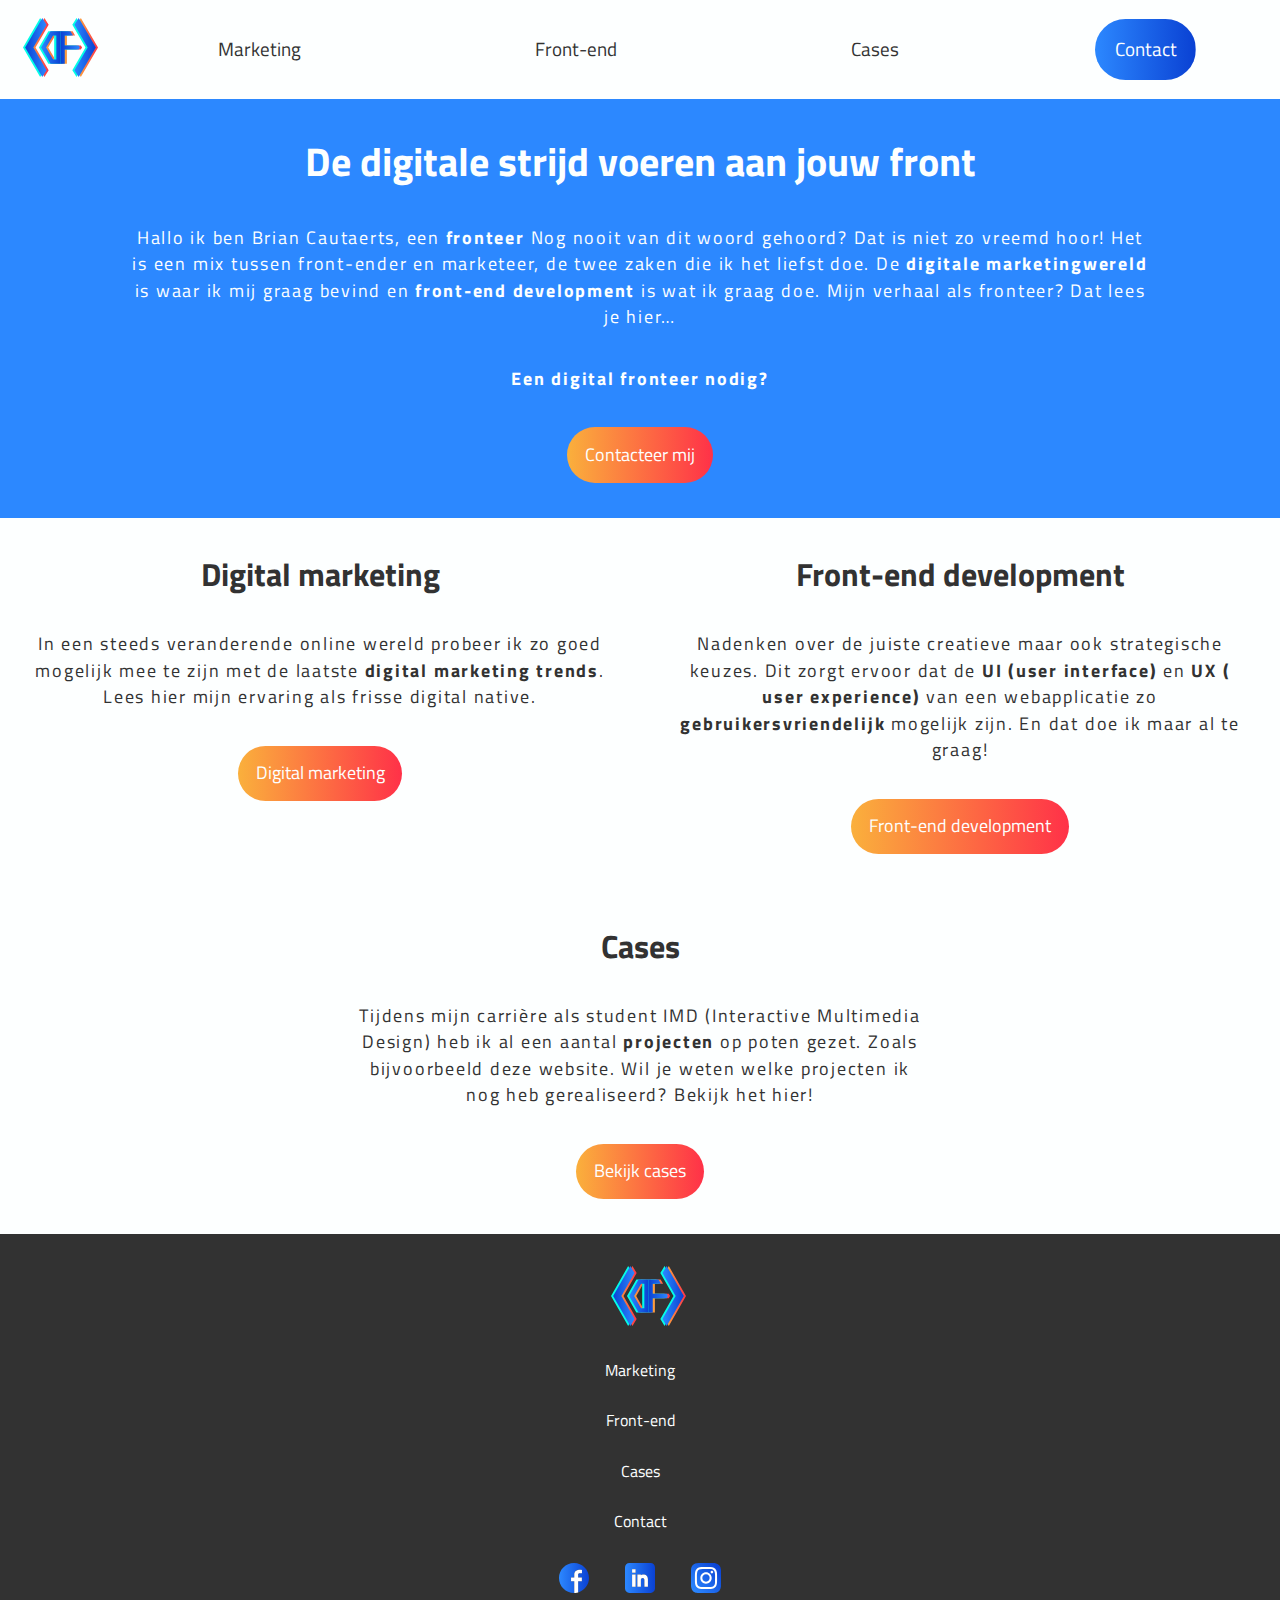
==== index.html @ 9469d138 "added files" ====
<!DOCTYPE html>
<html lang="en">

<head>
    <meta charset="UTF-8">
    <meta name="viewport" content="width=device-width, initial-scale=1.0">
    <meta http-equiv="X-UA-Compatible" content="ie=edge">
    <title>Digital Fronteer | Brian Cautaerts</title>
    <link rel="shortcut icon" href="images/Favicon.png" type="image/x-icon">
    <link rel="stylesheet" href="css/normalize.css">
    <link rel="stylesheet" href="css/main.css">
    <link href="https://fonts.googleapis.com/css?family=Titillium+Web:400,700&display=swap" rel="stylesheet">
</head>

<body>
    <header>
        <nav>
            <a class="logo" href="index.html">
                <img class="logoImg" src="images/1IMDB_Brian_Cautaerts_logo.svg" alt="Digital fronteer logo">
            </a>
            <a class="navItems dmIcon" href="marketing.html">Marketing</a>
            <a class="navItems pcIcon" href="frontend.html">Front-end</a>
            <a class="navItems caseIcon" href="case.html">Cases</a>
            <a class="navItems contactIcon blue-btn" href="contact.html">Contact</a>
        </nav>

        <div class="bg-blue">
            <h1>De digitale strijd voeren aan jouw front</h1>
            <p>Hallo ik ben Brian Cautaerts, een <b>fronteer</b> Nog nooit van dit woord gehoord? Dat is niet zo vreemd hoor! Het is een mix tussen front-ender en marketeer, de twee zaken die ik het liefst doe. De <b>digitale marketingwereld</b> is waar
                ik mij graag bevind en <b>front-end development</b> is wat ik graag doe. Mijn verhaal als fronteer? Dat lees je hier…</p>

            <p><b>Een digital fronteer nodig?</b></p>
            <a class="orange-btn-blue-bg" href="contact.html">Contacteer mij</a>
        </div>

    </header>

    <div class="clearfix">
        <div class="clearfix">
            <section class="float-left">
                <h2>Digital marketing</h2>
                <p>In een steeds veranderende online wereld probeer ik zo goed mogelijk mee te zijn met de laatste <b>digital marketing trends</b>. Lees hier mijn ervaring als frisse digital native.</p>
                <a class="orange-btn" href="marketing.html">Digital marketing</a>
            </section>

            <section class="float-right">
                <h2>Front-end development</h2>
                <p>Nadenken over de juiste creatieve maar ook strategische keuzes. Dit zorgt ervoor dat de <b>UI (user interface)</b> en <b>UX ( user experience)</b> van een webapplicatie zo <b>gebruikersvriendelijk</b> mogelijk zijn. En dat doe ik maar
                    al te graag!
                </p>
                <a class="orange-btn" href="frontend.html">Front-end development</a>
            </section>
        </div>

        <section class="align-middle">
            <h2>Cases</h2>
            <p>Tijdens mijn carrière als student IMD (Interactive Multimedia Design) heb ik al een aantal <b>projecten</b> op poten gezet. Zoals bijvoorbeeld deze website. Wil je weten welke projecten ik nog heb gerealiseerd? Bekijk het hier!</p>
            <a class="orange-btn" href="case.html">Bekijk cases</a>
        </section>
    </div>

    <footer>
        <a class="logo" href="index.html">
            <img class="logoImg" src="images/1IMDB_Brian_Cautaerts_logo.svg" alt="Digital fronteer logo">
        </a>
        <a href="marketing.html">Marketing</a>
        <a href="frontend.html">Front-end</a>
        <a href="case.html">Cases</a>
        <a href="contact.html">Contact</a>
        <a class="smRef" href="https://www.facebook.com/Brian.Cautaerts">
            <img class="smIcon" src="images/fb_icon.svg" alt="facebook icon">
        </a>
        <a class="smRef" href="https://www.linkedin.com/in/brian-cautaerts-282b3614b/">
            <img class="smIcon" src="images/li_icon.svg" alt="linkedin icon">
        </a>
        <a class="smRef" href="https://www.instagram.com/briancautaerts/">
            <img class="smIcon" src="images/ig_icon.svg" alt="instagram icon">
        </a>
    </footer>
</body>

</html>
---- css/main.css ----
body {
    font-family: 'Titillium Web', sans-serif;
    background-color: #fdffff;
    color: #323232;
}

ul {
    list-style-type: none;
    margin: 0;
    padding: 0;
}

.logoImg {
    width: 50px;
}

nav {
    border-top: 1px solid #323232;
    position: fixed;
    width: 100%;
    bottom: 0;
    text-align: center;
    background-color: #fdffff;
}

.logo {
    padding: 1em 0 1em 1em;
}

nav a {
    display: inline-block;
    vertical-align: middle;
    text-decoration: none;
    color: #323232;
    font-size: 0.7em;
    transition: .3s ease;
}

.navItems {
    padding: 2em 1.5em 0 1.5em;
}

.navItems:hover {
    color: #2c88ff;
    transition: .3s ease;
}

.dmIcon {
    background-image: url("../images/Digital_marketing_icon.svg");
    background-repeat: no-repeat;
    background-size: 20px;
    background-position: 50% 0;
}

.pcIcon {
    background-image: url("../images/pc_icon.svg");
    background-repeat: no-repeat;
    background-size: 20px;
    background-position: 50% 0;
}

.caseIcon {
    background-image: url("../images/case_icon.svg");
    background-repeat: no-repeat;
    background-size: 20px;
    background-position: 50% 0;
}

.contactIcon {
    background-image: url("../images/contact_icon.svg");
    background-repeat: no-repeat;
    background-size: 20px;
    background-position: 50% 0;
}

h1 {
    padding: 1em;
    font-size: 1.8em;
    margin: 0;
}

h2 {
    padding: 1.2em;
    margin: 0;
}

p {
    padding: 0 2em 2em 2em;
    margin: 0;
    letter-spacing: 0.1em;
    line-height: 1.5em;
}

.orange-btn {
    text-decoration: none;
    padding: 1em;
    margin: 0 2em 2em 2em;
    background-image: linear-gradient(to right, #fab03c, #ff3148);
    display: inline-block;
    color: #fdffff;
    border-radius: 2em;
    transition: .3s ease;
}

.orange-btn:hover {
    color: #fdffff;
    background-image: linear-gradient(to right, #2c88ff, #0a41d3);
    transition: .3s ease;
}

.orange-btn-blue-bg {
    text-decoration: none;
    padding: 1em;
    margin: 0 2em 2em 2em;
    background-image: linear-gradient(to right, #fab03c, #ff3148);
    display: inline-block;
    color: #fdffff;
    border-radius: 2em;
    transition: .3s ease;
}

.orange-btn-blue-bg:hover {
    color: #323232;
    background-image: none;
    background-color: #fdffff;
    transition: .3s ease;
}

footer {
    background-color: #323232;
    text-align: center;
    height: 404px;
}

footer a {
    text-decoration: none;
    display: block;
    color: #fdffff;
    padding: 1em 0;
    text-align: center;
    transition: .3s ease;
}

footer a:hover {
    color: #2c88ff;
    transition: .3s ease;
}

.smIcon {
    width: 30px;
}

.smRef {
    display: inline-block;
    padding: 1em;
}

.bg-blue {
    /*background-image: linear-gradient(to right, #2c88ff, #0a41d3);*/
    background-color: #2c88ff;
    color: #fdffff;
}

.m-icons {
    width: 50px;
    margin-left: auto;
    margin-right: auto;
    margin-top: 2em;
    display: block;
}

.input {
    border: none;
    border-bottom: 2px solid #d3d3d3;
    width: 100%;
    transition: .3s ease;
    margin: 1em 0;
    padding: 0;
}

.input:focus {
    outline: 0;
    border-bottom: 2px solid #2c88ff;
    transition: .3s ease;
}

.input-btn {
    border: none;
    cursor: pointer;
}

#textarea {
    resize: none;
    width: 100%;
    border: none;
    border-bottom: 2px solid #d3d3d3;
    transition: .3s ease;
    margin: 1em 0;
    padding: 0;
}

#textarea:focus {
    outline: 0;
    border-bottom: 2px solid #2c88ff;
    transition: .3s ease;
}

.mx-bottom {
    margin-bottom: 1em;
}

form {
    padding: 2em;
}

.form-btn {
    text-decoration: none;
    padding: 1em;
    margin-top: 2em;
    background-image: linear-gradient(to right, #fab03c, #ff3148);
    display: inline-block;
    color: #fdffff;
    border-radius: 2em;
    transition: .3s ease;
}

.form-btn:hover {
    color: #fdffff;
    background-image: linear-gradient(to right, #2c88ff, #0a41d3);
    transition: .3s ease;
}

.case {
    width: 200px;
    display: block;
    margin-left: auto;
    margin-right: auto;
    margin-bottom: 1em;
}

.festivalAd {
    width: 300px;
    height: 400px;
    display: block;
    margin-left: auto;
    margin-right: auto;
    margin-bottom: 1em;
}

.app {
    width: 200px;
    height: 600px;
    display: block;
    margin-left: auto;
    margin-right: auto;
    margin-bottom: 1em;
}

@media (min-width: 768px) {
    body {
        text-align: center;
    }
    h1 {
        font-size: 2.5em;
    }
    h2 {
        font-size: 2em;
    }
    p {
        font-size: 1.1em;
    }
    .logoImg {
        width: 75px;
    }
    nav {
        position: unset;
        border-top: none;
    }
    .navItems {
        padding: 1em 2em;
        font-size: 1.2em;
    }
    nav a {
        font-size: 1em;
    }
    .orange-btn {
        font-size: 1.1em;
    }
    .orange-btn-blue-bg {
        font-size: 1.1em;
    }
    footer {
        height: 100%;
        padding: 1em;
    }
    .dmIcon {
        background-image: none;
    }
    .pcIcon {
        background-image: none;
    }
    .caseIcon {
        background-image: none;
    }
    .contactIcon {
        background-image: none;
    }
    .blue-btn {
        text-decoration: none;
        padding: 1em;
        background-image: linear-gradient(to right, #2c88ff, #0a41d3);
        background-size: 100%;
        display: inline-block;
        color: #fdffff;
        border-radius: 2em;
        transition: .3s ease;
    }
    .blue-btn:hover {
        color: #fdffff;
        background-image: linear-gradient(to right, #fab03c, #ff3148);
        transition: .3s ease;
    }
    li {
        width: 40%;
        display: inline-block;
        margin: 4%;
    }
}

@media (min-width: 1000px) {
    .navItems {
        margin: 1em 2em;
    }
    .float-left {
        float: left;
        width: 50%;
    }
    .float-right {
        float: right;
        width: 50%;
    }
    .align-middle {
        width: 50%;
        margin-left: auto;
        margin-right: auto;
    }
    .bg-blue {
        padding: 0 6em;
    }
    .clearfix::after {
        clear: both;
        content: "";
        display: block;
    }
}

@media (min-width: 1200px) {
    .navItems {
        margin: 1em 4em;
    }
}
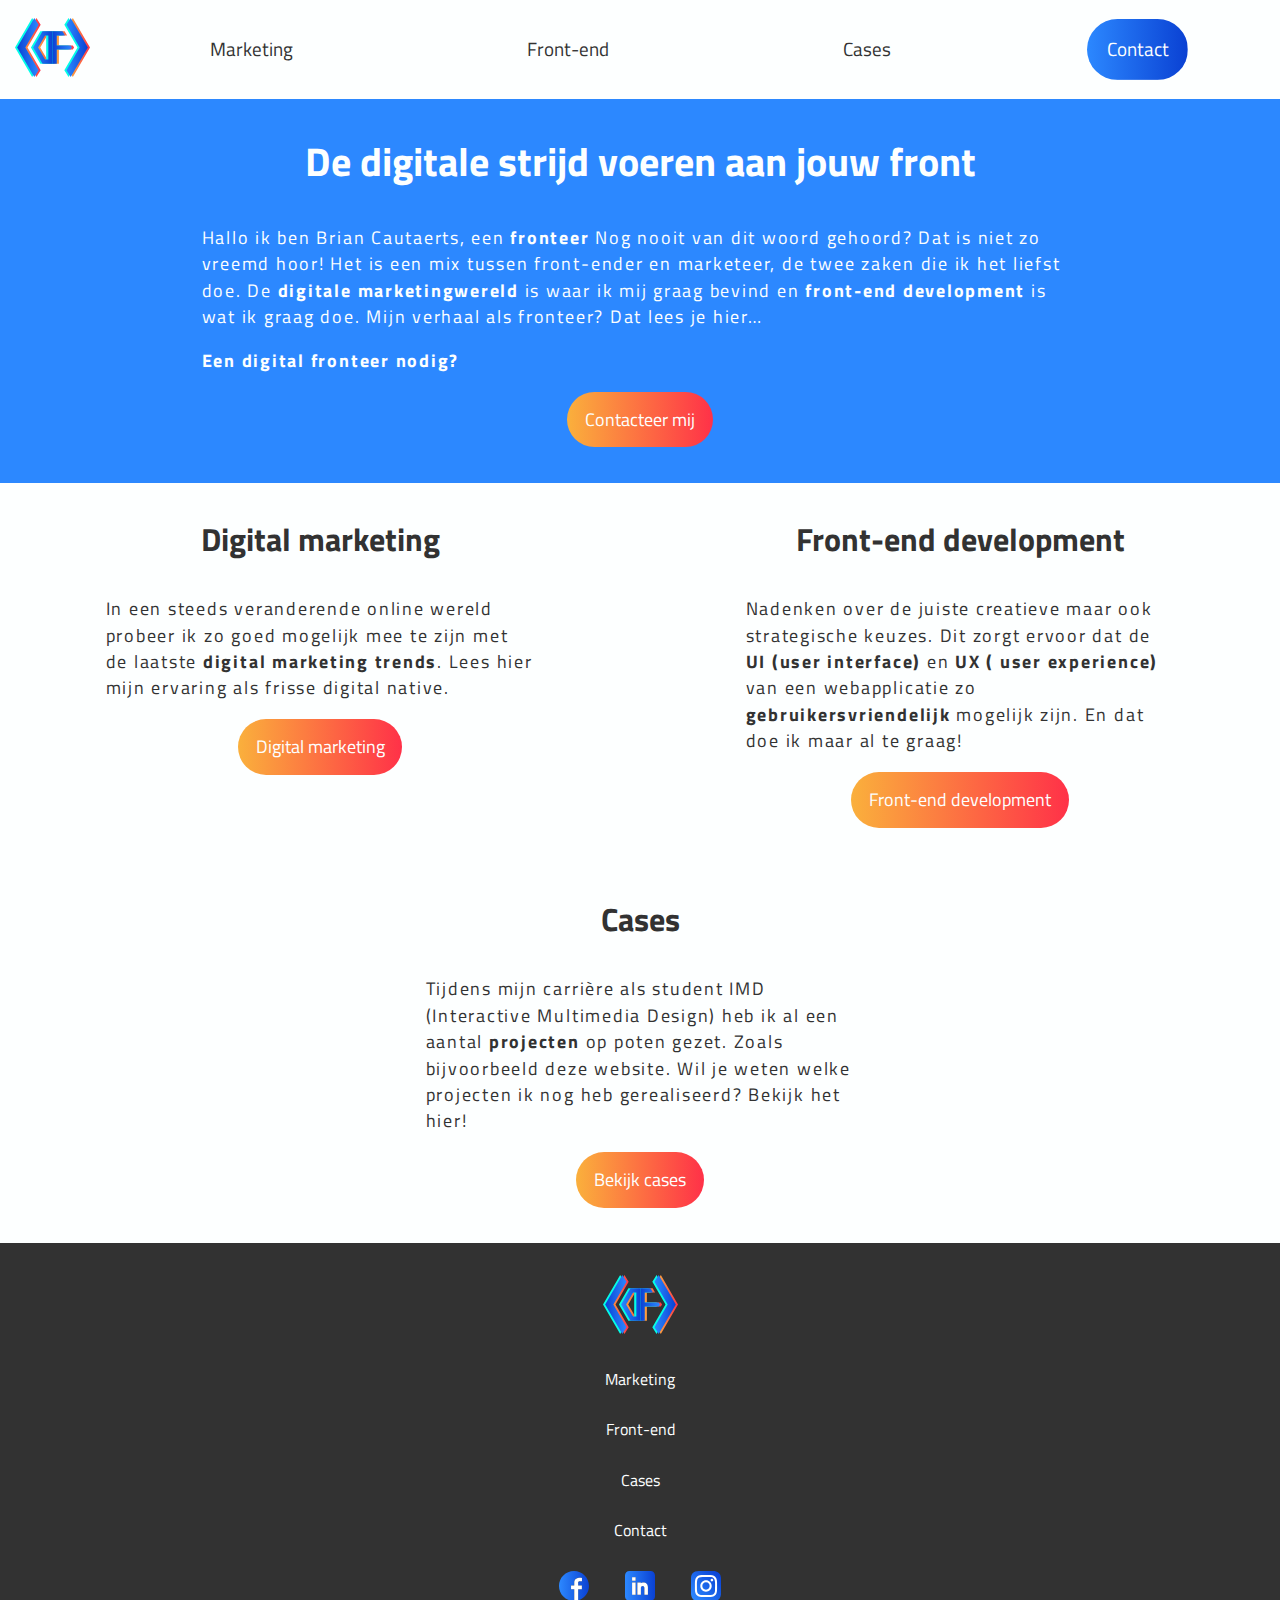
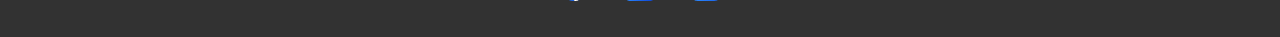
==== commit 46642df4: "added logo on top of mobile screen and changed padding on mobile navigation" ====
--- a/index.html
+++ b/index.html
@@ -23,6 +23,10 @@
             <a class="navItems caseIcon" href="case.html">Cases</a>
             <a class="navItems contactIcon blue-btn" href="contact.html">Contact</a>
         </nav>
+
+        <a class="topLogo" href="index.html">
+            <img class="logoImg" src="images/1IMDB_Brian_Cautaerts_logo.svg" alt="Digital fronteer logo">
+        </a>
 
         <div class="bg-blue">
             <h1>De digitale strijd voeren aan jouw front</h1>
--- a/css/main.css
+++ b/css/main.css
@@ -8,6 +8,14 @@
     list-style-type: none;
     margin: 0;
     padding: 0;
+}
+
+.topLogo {
+    display: block;
+    text-align: center;
+    background-color: #fdffff;
+    margin-top: 0.8em;
+    margin-bottom: 0.8em;
 }
 
 .logoImg {
@@ -21,10 +29,11 @@
     bottom: 0;
     text-align: center;
     background-color: #fdffff;
+    padding-bottom: 1em;
 }
 
 .logo {
-    padding: 1em 0 1em 1em;
+    padding: 1em 0;
 }
 
 nav a {
@@ -37,7 +46,7 @@
 }
 
 .navItems {
-    padding: 2em 1.5em 0 1.5em;
+    padding: 2em 0.8em 0 0.8em;
 }
 
 .navItems:hover {
@@ -89,6 +98,7 @@
     margin: 0;
     letter-spacing: 0.1em;
     line-height: 1.5em;
+    text-align: left;
 }
 
 .orange-btn {
@@ -129,7 +139,7 @@
 footer {
     background-color: #323232;
     text-align: center;
-    height: 404px;
+    height: 420px;
 }
 
 footer a {
@@ -256,7 +266,28 @@
     margin-bottom: 1em;
 }
 
+@media (min-width: 370px) {
+    .navItems {
+        padding: 3.5em 1em 1em 1em;
+    }
+    .dmIcon {
+        background-position: 50% 30%;
+    }
+    .pcIcon {
+        background-position: 50% 30%;
+    }
+    .caseIcon {
+        background-position: 50% 30%;
+    }
+    .contactIcon {
+        background-position: 50% 30%;
+    }
+}
+
 @media (min-width: 768px) {
+    .topLogo {
+        display: none;
+    }
     body {
         text-align: center;
     }
@@ -268,6 +299,7 @@
     }
     p {
         font-size: 1.1em;
+        padding: 0 4em 2em 4em;
     }
     .logoImg {
         width: 75px;
@@ -275,6 +307,7 @@
     nav {
         position: unset;
         border-top: none;
+        padding-bottom: 0;
     }
     .navItems {
         padding: 1em 2em;
@@ -328,6 +361,9 @@
 }
 
 @media (min-width: 1000px) {
+    p {
+        padding: 0 3em 2em 3em;
+    }
     .navItems {
         margin: 1em 2em;
     }
@@ -358,4 +394,7 @@
     .navItems {
         margin: 1em 4em;
     }
+    p {
+        padding: 0 6em 1em 6em;
+    }
 }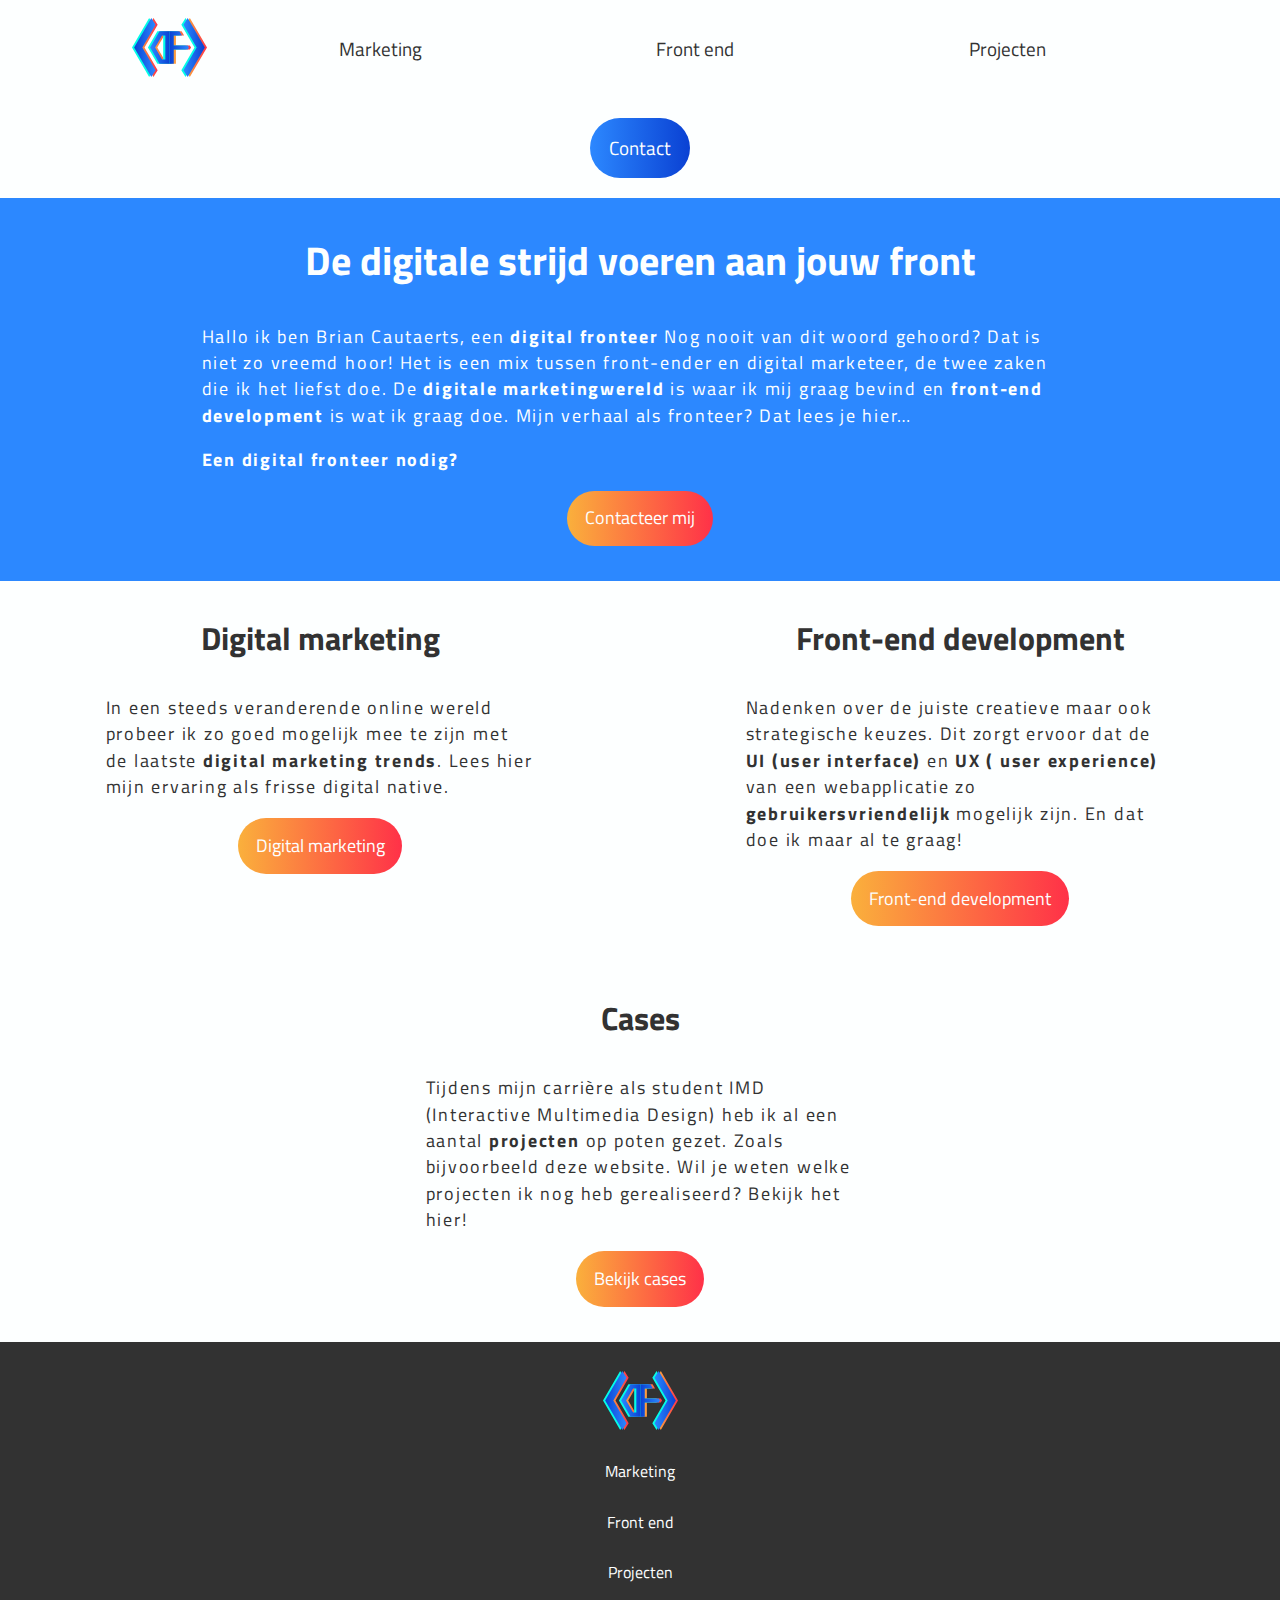
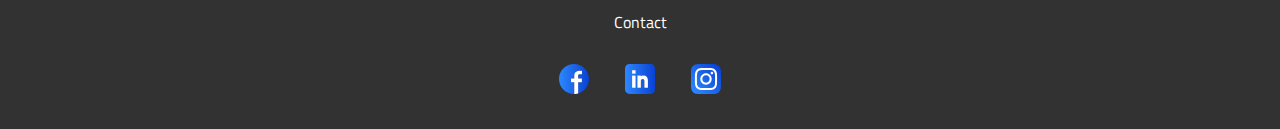
==== commit a21599d4: "changed content" ====
--- a/index.html
+++ b/index.html
@@ -19,8 +19,8 @@
                 <img class="logoImg" src="images/1IMDB_Brian_Cautaerts_logo.svg" alt="Digital fronteer logo">
             </a>
             <a class="navItems dmIcon" href="marketing.html">Marketing</a>
-            <a class="navItems pcIcon" href="frontend.html">Front-end</a>
-            <a class="navItems caseIcon" href="case.html">Cases</a>
+            <a class="navItems pcIcon" href="frontend.html">Front end</a>
+            <a class="navItems caseIcon" href="case.html">Projecten</a>
             <a class="navItems contactIcon blue-btn" href="contact.html">Contact</a>
         </nav>
 
@@ -30,8 +30,7 @@
 
         <div class="bg-blue">
             <h1>De digitale strijd voeren aan jouw front</h1>
-            <p>Hallo ik ben Brian Cautaerts, een <b>fronteer</b> Nog nooit van dit woord gehoord? Dat is niet zo vreemd hoor! Het is een mix tussen front-ender en marketeer, de twee zaken die ik het liefst doe. De <b>digitale marketingwereld</b> is waar
-                ik mij graag bevind en <b>front-end development</b> is wat ik graag doe. Mijn verhaal als fronteer? Dat lees je hier…</p>
+            <p>Hallo ik ben Brian Cautaerts, een <b>digital fronteer</b> Nog nooit van dit woord gehoord? Dat is niet zo vreemd hoor! Het is een mix tussen front-ender en digital marketeer, de twee zaken die ik het liefst doe. De <b>digitale marketingwereld</b>                is waar ik mij graag bevind en <b>front-end development</b> is wat ik graag doe. Mijn verhaal als fronteer? Dat lees je hier…</p>
 
             <p><b>Een digital fronteer nodig?</b></p>
             <a class="orange-btn-blue-bg" href="contact.html">Contacteer mij</a>
@@ -68,8 +67,8 @@
             <img class="logoImg" src="images/1IMDB_Brian_Cautaerts_logo.svg" alt="Digital fronteer logo">
         </a>
         <a href="marketing.html">Marketing</a>
-        <a href="frontend.html">Front-end</a>
-        <a href="case.html">Cases</a>
+        <a href="frontend.html">Front end</a>
+        <a href="case.html">Projecten</a>
         <a href="contact.html">Contact</a>
         <a class="smRef" href="https://www.facebook.com/Brian.Cautaerts">
             <img class="smIcon" src="images/fb_icon.svg" alt="facebook icon">
--- a/css/main.css
+++ b/css/main.css
@@ -215,7 +215,7 @@
     transition: .3s ease;
 }
 
-.mx-bottom {
+.mb-1 {
     margin-bottom: 1em;
 }
 
@@ -267,8 +267,12 @@
 }
 
 @media (min-width: 370px) {
+    .logo {
+        padding: 0.8em;
+    }
     .navItems {
-        padding: 3.5em 1em 1em 1em;
+        padding: 3.5em 0.8em 1em 0.8em;
+        width: 14%;
     }
     .dmIcon {
         background-position: 50% 30%;
@@ -312,6 +316,7 @@
     .navItems {
         padding: 1em 2em;
         font-size: 1.2em;
+        width: auto;
     }
     nav a {
         font-size: 1em;
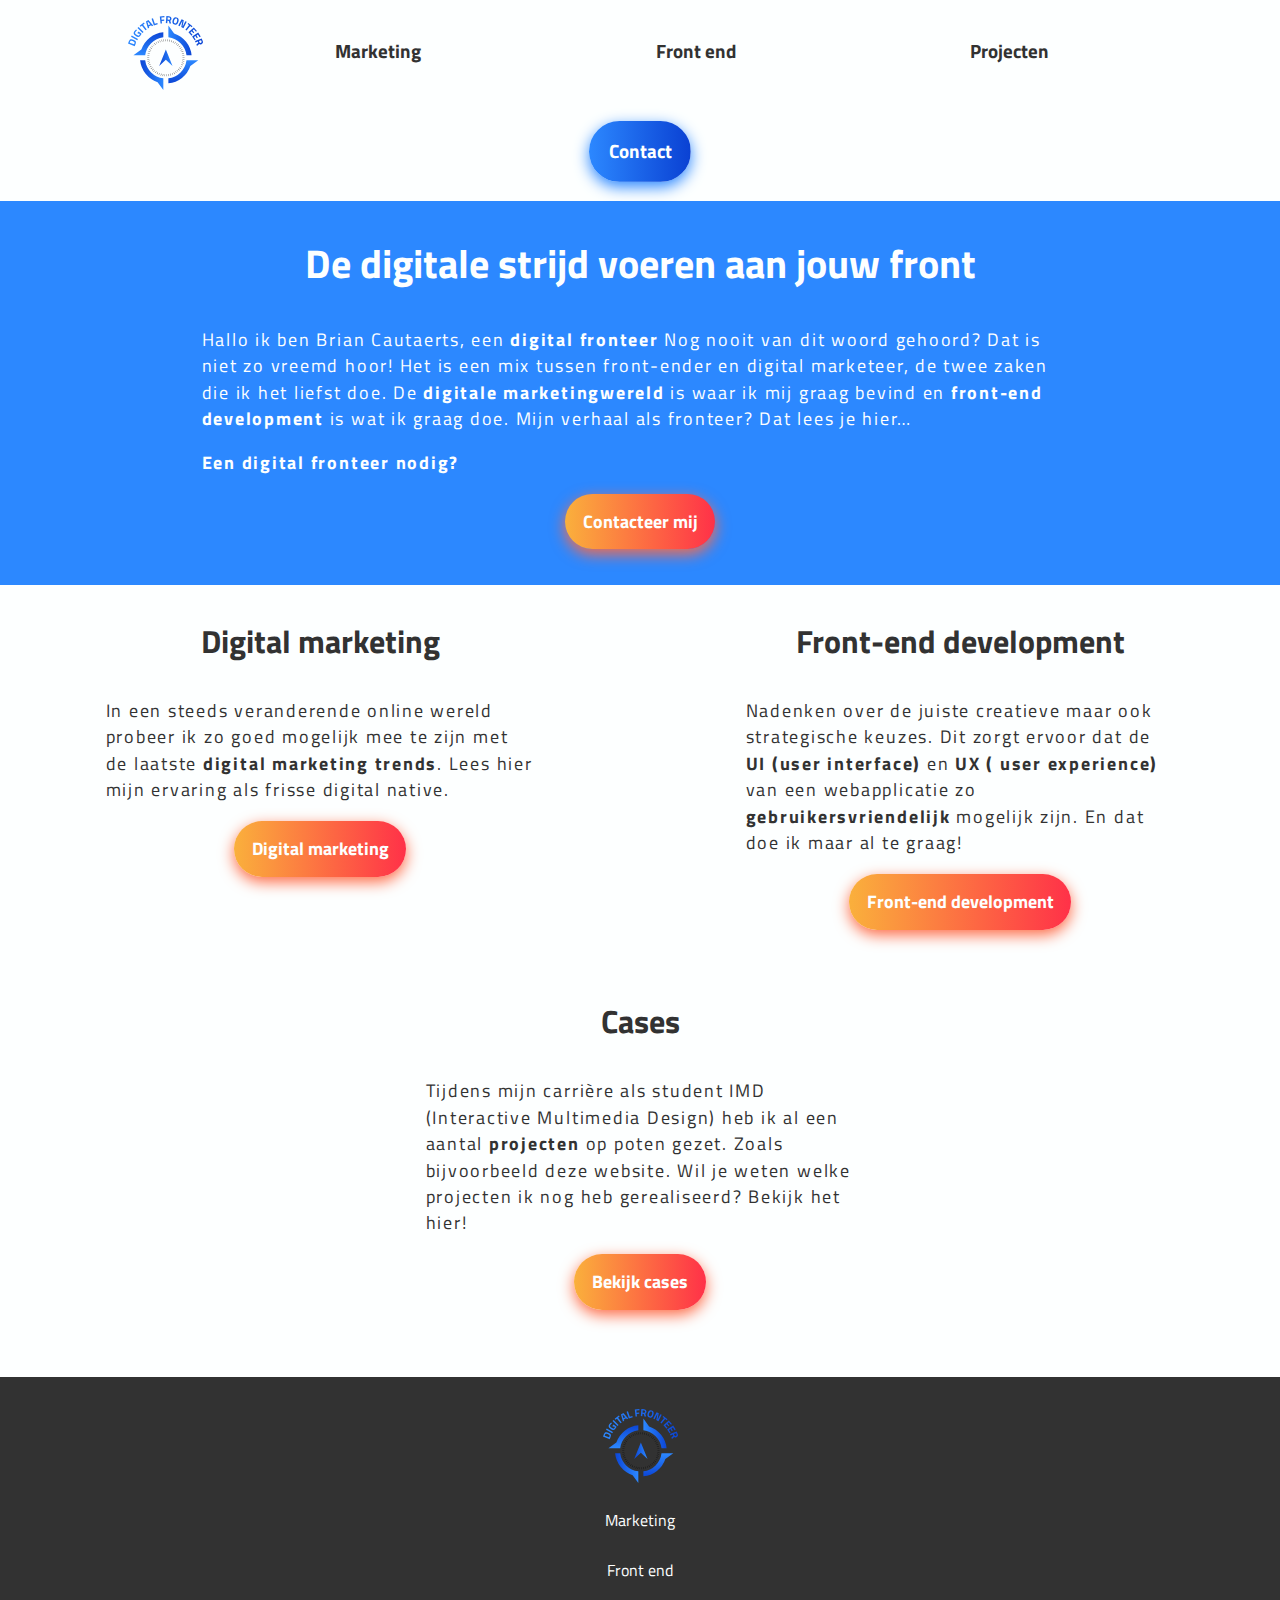
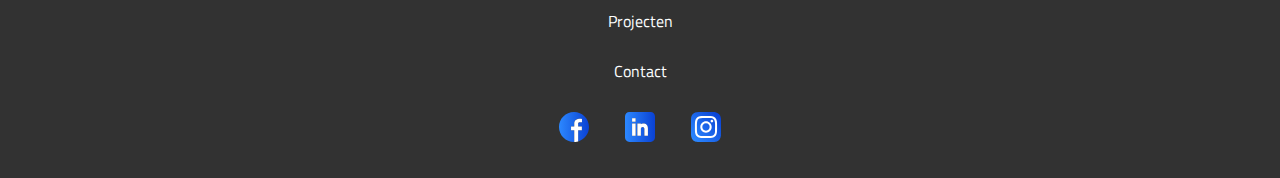
==== commit ae99e901: "added tel + email, increased fontsize on buttons and nav, added box shadow to buttons" ====
--- a/index.html
+++ b/index.html
@@ -33,7 +33,7 @@
             <p>Hallo ik ben Brian Cautaerts, een <b>digital fronteer</b> Nog nooit van dit woord gehoord? Dat is niet zo vreemd hoor! Het is een mix tussen front-ender en digital marketeer, de twee zaken die ik het liefst doe. De <b>digitale marketingwereld</b>                is waar ik mij graag bevind en <b>front-end development</b> is wat ik graag doe. Mijn verhaal als fronteer? Dat lees je hier…</p>
 
             <p><b>Een digital fronteer nodig?</b></p>
-            <a class="orange-btn-blue-bg" href="contact.html">Contacteer mij</a>
+            <a class="orange-btn" href="contact.html">Contacteer mij</a>
         </div>
 
     </header>
--- a/css/main.css
+++ b/css/main.css
@@ -8,14 +8,15 @@
     list-style-type: none;
     margin: 0;
     padding: 0;
+    text-align: left;
 }
 
 .topLogo {
     display: block;
     text-align: center;
     background-color: #fdffff;
-    margin-top: 0.8em;
-    margin-bottom: 0.8em;
+    margin-top: 0.5em;
+    margin-bottom: 0.5em;
 }
 
 .logoImg {
@@ -33,7 +34,7 @@
 }
 
 .logo {
-    padding: 1em 0;
+    padding: 1em 0 0.5em 0;
 }
 
 nav a {
@@ -110,36 +111,22 @@
     color: #fdffff;
     border-radius: 2em;
     transition: .3s ease;
+    font-weight: 700;
+    box-shadow: 0 5px 15px #fe6a45;
 }
 
 .orange-btn:hover {
     color: #fdffff;
     background-image: linear-gradient(to right, #2c88ff, #0a41d3);
     transition: .3s ease;
-}
-
-.orange-btn-blue-bg {
-    text-decoration: none;
-    padding: 1em;
-    margin: 0 2em 2em 2em;
-    background-image: linear-gradient(to right, #fab03c, #ff3148);
-    display: inline-block;
-    color: #fdffff;
-    border-radius: 2em;
-    transition: .3s ease;
-}
-
-.orange-btn-blue-bg:hover {
-    color: #323232;
-    background-image: none;
-    background-color: #fdffff;
-    transition: .3s ease;
+    box-shadow: 0 5px 15px #2c88ff;
 }
 
 footer {
     background-color: #323232;
     text-align: center;
     height: 420px;
+    margin-top: 2em;
 }
 
 footer a {
@@ -166,7 +153,6 @@
 }
 
 .bg-blue {
-    /*background-image: linear-gradient(to right, #2c88ff, #0a41d3);*/
     background-color: #2c88ff;
     color: #fdffff;
 }
@@ -177,6 +163,21 @@
     margin-right: auto;
     margin-top: 2em;
     display: block;
+}
+
+.contact {
+    margin-top: 2em;
+}
+
+.contact a {
+    text-decoration: none;
+    color: #2c88ff;
+    transition: .3s ease;
+}
+
+.contact a:hover {
+    text-decoration: underline;
+    transition: .3s ease;
 }
 
 .input {
@@ -232,12 +233,15 @@
     color: #fdffff;
     border-radius: 2em;
     transition: .3s ease;
+    font-weight: 700;
+    box-shadow: 0 5px 15px #fe6a45;
 }
 
 .form-btn:hover {
     color: #fdffff;
     background-image: linear-gradient(to right, #2c88ff, #0a41d3);
     transition: .3s ease;
+    box-shadow: 0 5px 15px #2c88ff;
 }
 
 .case {
@@ -268,7 +272,7 @@
 
 @media (min-width: 370px) {
     .logo {
-        padding: 0.8em;
+        padding: 1em 0.8em 0.5em 0.8em;
     }
     .navItems {
         padding: 3.5em 0.8em 1em 0.8em;
@@ -303,6 +307,9 @@
     }
     p {
         font-size: 1.1em;
+        padding: 0 4em 2em 4em;
+    }
+    .contact p {
         padding: 0 4em 2em 4em;
     }
     .logoImg {
@@ -317,14 +324,12 @@
         padding: 1em 2em;
         font-size: 1.2em;
         width: auto;
+        font-weight: 700;
     }
     nav a {
         font-size: 1em;
     }
     .orange-btn {
-        font-size: 1.1em;
-    }
-    .orange-btn-blue-bg {
         font-size: 1.1em;
     }
     footer {
@@ -352,11 +357,14 @@
         color: #fdffff;
         border-radius: 2em;
         transition: .3s ease;
+        font-weight: 700;
+        box-shadow: 0 5px 15px #2c88ff;
     }
     .blue-btn:hover {
         color: #fdffff;
         background-image: linear-gradient(to right, #fab03c, #ff3148);
         transition: .3s ease;
+        box-shadow: 0 5px 15px #fe6a45;
     }
     li {
         width: 40%;
@@ -402,4 +410,7 @@
     p {
         padding: 0 6em 1em 6em;
     }
+    .contact p {
+        padding: 2em 5em;
+    }
 }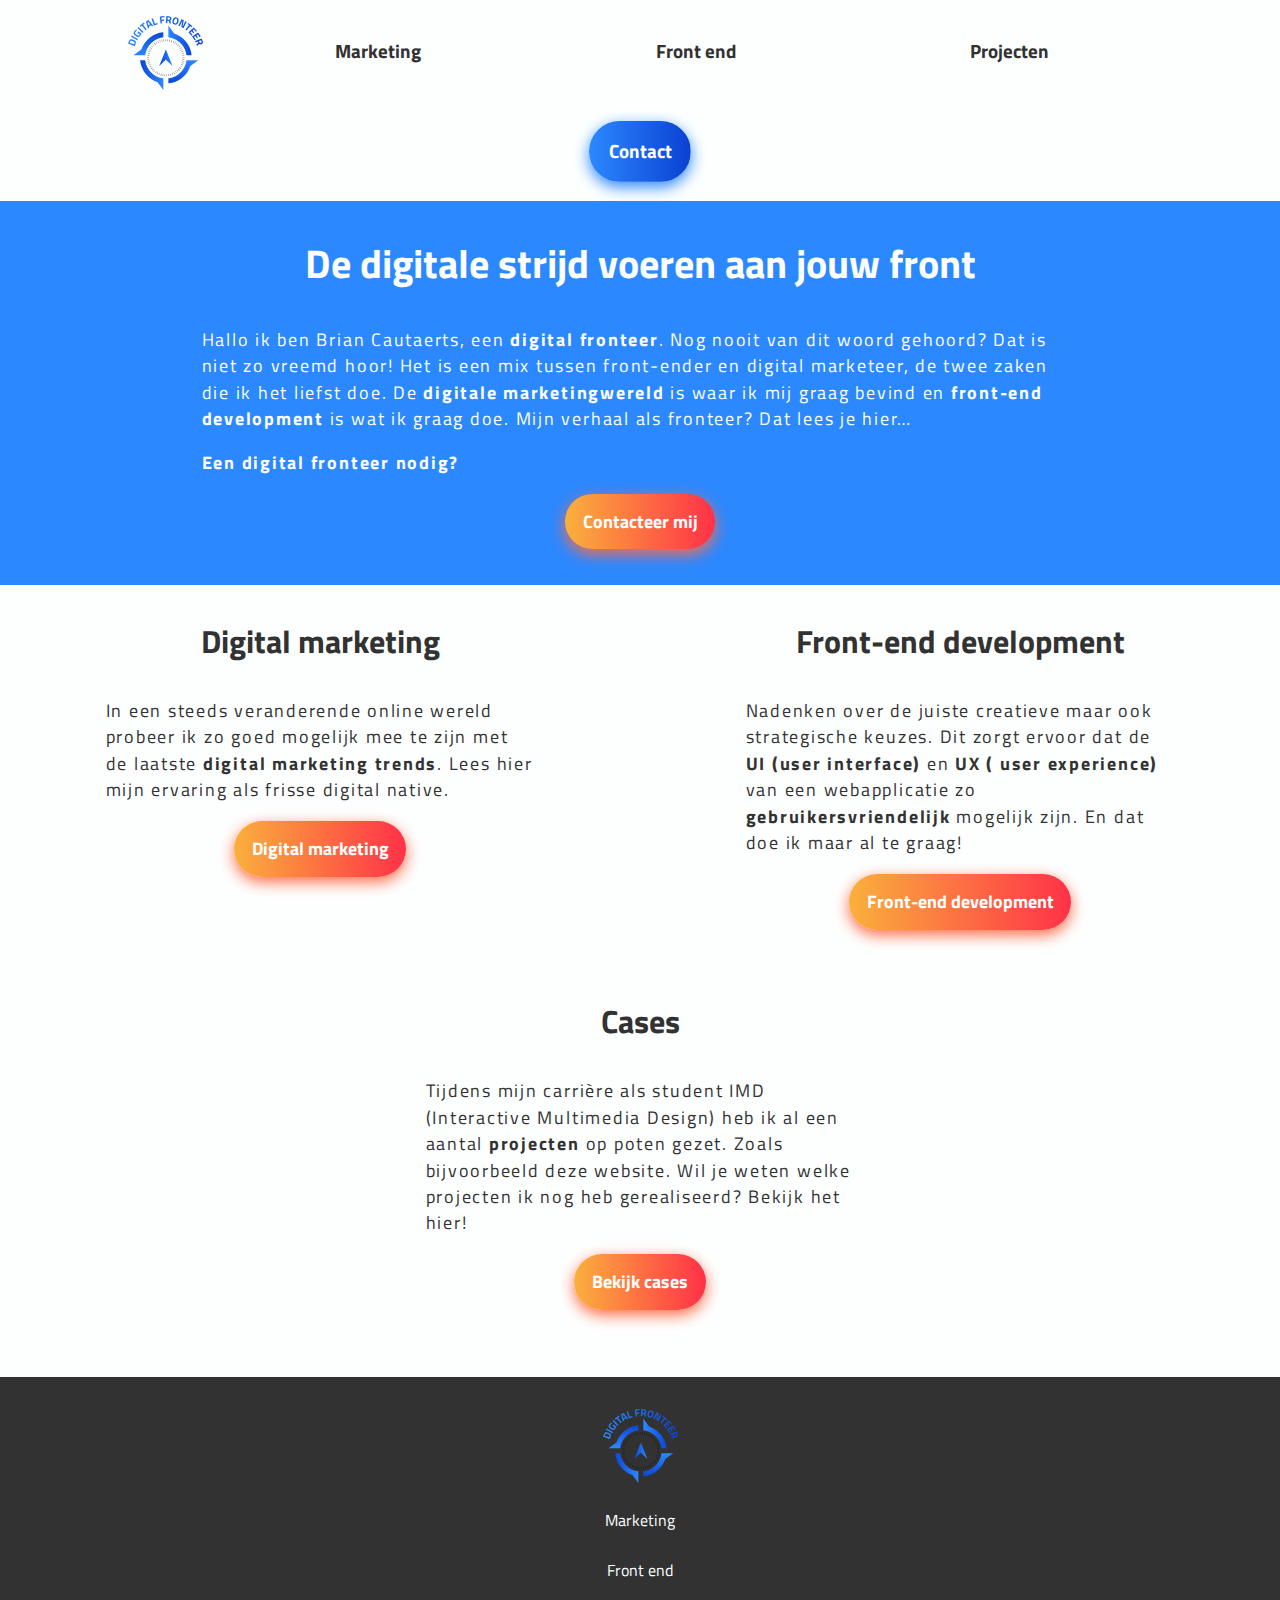
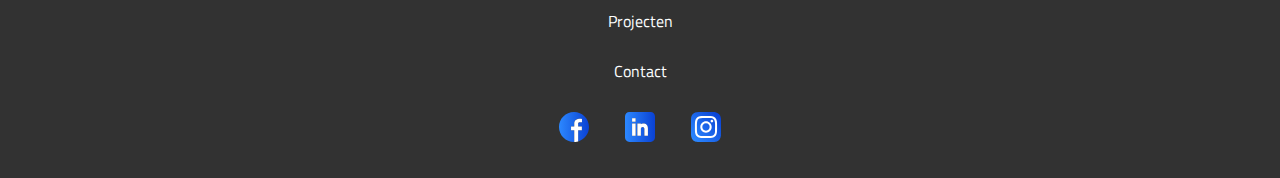
==== commit b716371a: "spelling error" ====
--- a/index.html
+++ b/index.html
@@ -30,7 +30,7 @@
 
         <div class="bg-blue">
             <h1>De digitale strijd voeren aan jouw front</h1>
-            <p>Hallo ik ben Brian Cautaerts, een <b>digital fronteer</b> Nog nooit van dit woord gehoord? Dat is niet zo vreemd hoor! Het is een mix tussen front-ender en digital marketeer, de twee zaken die ik het liefst doe. De <b>digitale marketingwereld</b>                is waar ik mij graag bevind en <b>front-end development</b> is wat ik graag doe. Mijn verhaal als fronteer? Dat lees je hier…</p>
+            <p>Hallo ik ben Brian Cautaerts, een <b>digital fronteer</b>. Nog nooit van dit woord gehoord? Dat is niet zo vreemd hoor! Het is een mix tussen front-ender en digital marketeer, de twee zaken die ik het liefst doe. De <b>digitale marketingwereld</b>                is waar ik mij graag bevind en <b>front-end development</b> is wat ik graag doe. Mijn verhaal als fronteer? Dat lees je hier…</p>
 
             <p><b>Een digital fronteer nodig?</b></p>
             <a class="orange-btn" href="contact.html">Contacteer mij</a>
